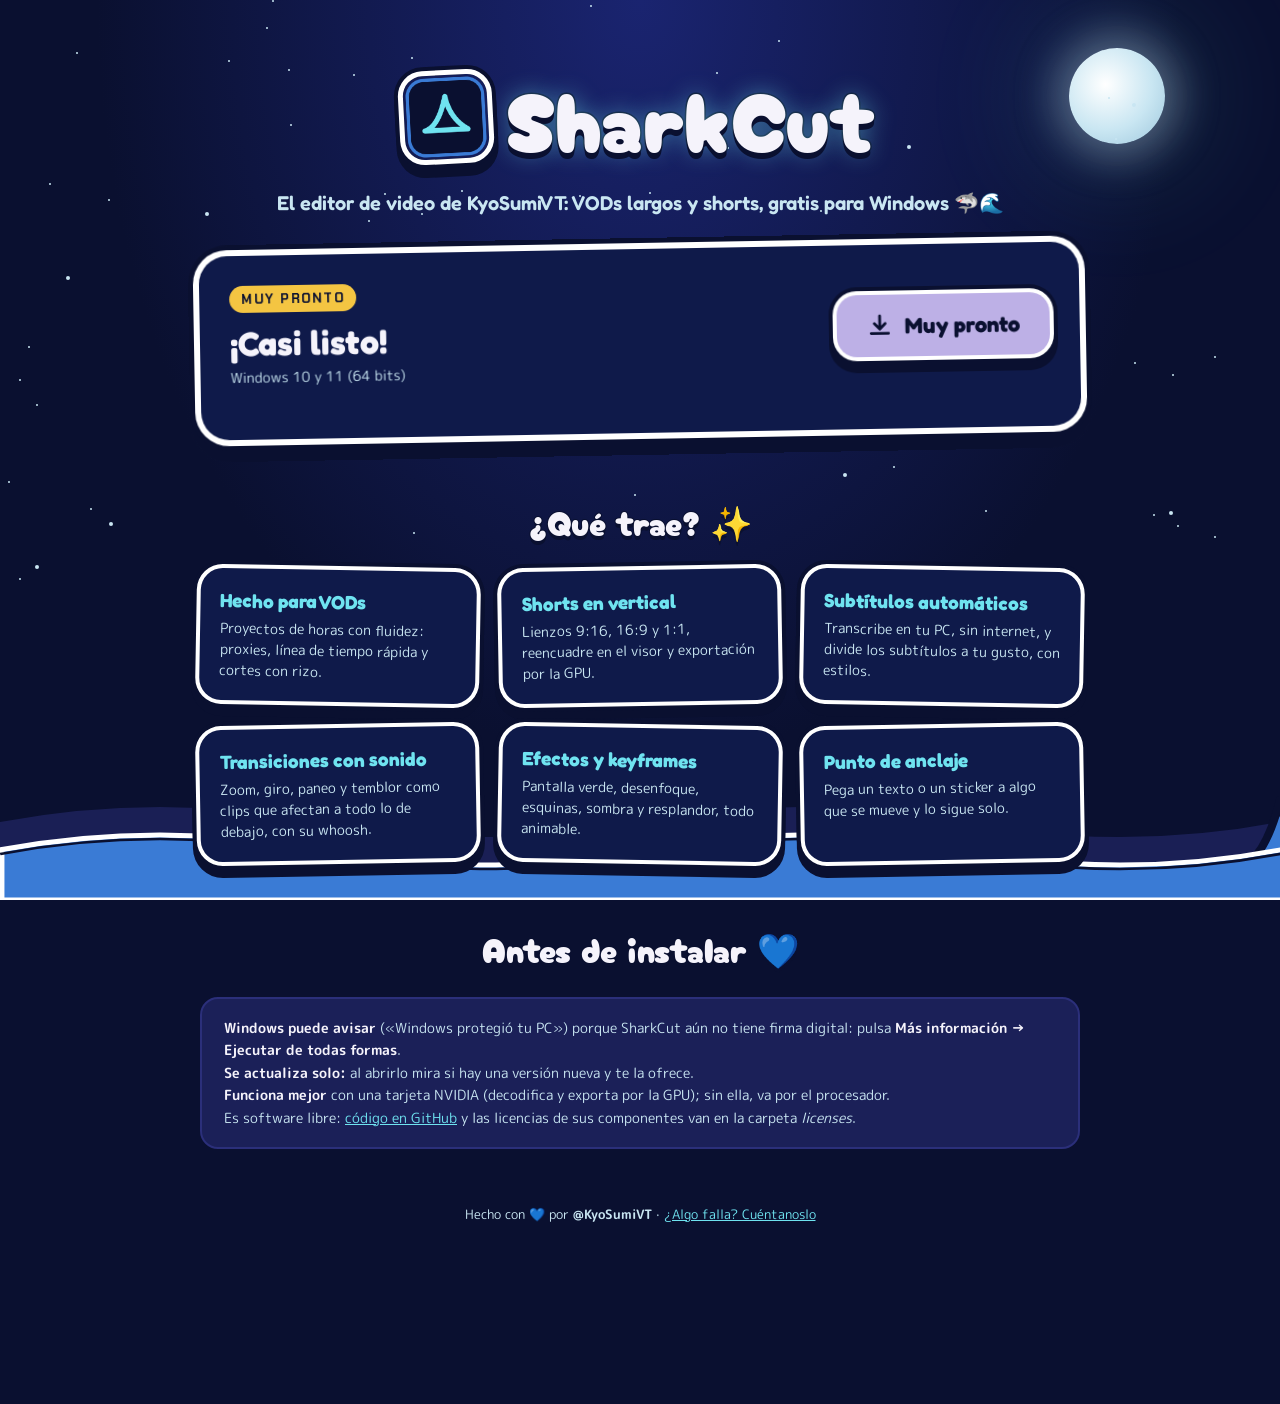
==== web/index.html @ f20495c0 "Entrega: instalador, actualizaciones automáticas, icono, licencias y página de descarga - Updater: b" ====
<!doctype html>
<html lang="es">
<head>
<meta charset="utf-8">
<meta name="viewport" content="width=device-width, initial-scale=1">
<title>SharkCut · Descargar</title>
<meta name="description" content="SharkCut: editor de video gratuito para Windows, para VODs largos y shorts. Hecho por KyoSumiVT.">
<link rel="icon" href="icono.png">
<link rel="preconnect" href="https://fonts.googleapis.com">
<link rel="preconnect" href="https://fonts.gstatic.com" crossorigin>
<link href="https://fonts.googleapis.com/css2?family=Chakra+Petch:wght@700&family=Cherry+Bomb+One&family=Fredoka:wght@500;600;700&family=M+PLUS+Rounded+1c:wght@400;700&display=swap" rel="stylesheet">
<style>
  :root {
    --abisal: #0A1030; --indigo: #2B2F7A; --aleta: #3A7BD5; --bioluz: #6FE3F0;
    --espuma: #C9E6F2; --lavanda: #BDB0E6; --perla: #F5F3FB; --oro: #F4C542;
    --pegatina: #0f1a4a;
  }
  * { box-sizing: border-box; }
  html, body { margin: 0; }
  body {
    min-height: 100vh;
    background: radial-gradient(ellipse at 50% 0%, #1a2470 0%, var(--abisal) 60%) fixed, var(--abisal);
    color: var(--perla);
    font-family: "M PLUS Rounded 1c", system-ui, sans-serif;
    overflow-x: hidden;
  }
  /* Cielo: estrellas que titilan y la luna con su halo */
  .cielo { position: fixed; inset: 0; pointer-events: none; z-index: 0; }
  .estrella { position: absolute; width: 3px; height: 3px; border-radius: 50%;
    background: var(--espuma); animation: titilar 3s ease-in-out infinite; }
  @keyframes titilar { 0%, 100% { opacity: .25; } 50% { opacity: 1; } }
  .luna { position: absolute; top: 48px; right: 9vw; width: 96px; height: 96px; border-radius: 50%;
    background: radial-gradient(circle at 38% 38%, #fff 0%, var(--espuma) 55%, #9cc6dc 100%);
    box-shadow: 0 0 40px 14px rgba(201, 230, 242, .35), 0 0 120px 40px rgba(111, 227, 240, .12); }
  /* Mar: olas con borde pegatina y una aleta que nada */
  .mar { position: fixed; left: 0; right: 0; bottom: 0; height: 120px; z-index: 0; pointer-events: none; }
  .mar svg { position: absolute; bottom: 0; width: 200%; height: 120px; animation: oleaje 18s linear infinite; }
  .mar svg.lejos { opacity: .5; animation-duration: 28s; bottom: 18px; }
  @keyframes oleaje { from { transform: translateX(0); } to { transform: translateX(-50%); } }
  .aleta-nada { position: absolute; bottom: 70px; width: 46px; animation: nadar 22s linear infinite; }
  @keyframes nadar { from { left: -60px; } to { left: 105vw; } }

  main { position: relative; z-index: 1; max-width: 920px; margin: 0 auto; padding: 56px 20px 180px; }
  .marca { display: flex; align-items: center; gap: 18px; justify-content: center; }
  .marca img { width: 84px; height: 84px; border-radius: 20px;
    box-shadow: 0 0 0 5px #fff, 0 0 0 9px var(--abisal), 0 9px 0 9px var(--abisal); transform: rotate(-3deg); }
  h1 { font-family: "Cherry Bomb One", cursive; font-weight: 400; font-size: clamp(48px, 9vw, 84px);
    margin: 0; letter-spacing: 1px; color: var(--perla);
    -webkit-text-stroke: 3px var(--abisal); paint-order: stroke fill;
    text-shadow: 0 6px 0 var(--abisal), 0 0 24px rgba(111, 227, 240, .45); }
  .lema { text-align: center; font-family: "Fredoka", sans-serif; font-weight: 600; font-size: 20px;
    color: var(--espuma); margin: 14px 0 34px; }

  .tarjeta { background: var(--pegatina); border-radius: 28px; padding: 30px;
    box-shadow: 0 0 0 6px #fff, 0 0 0 11px var(--abisal), 0 11px 0 11px var(--abisal);
    transform: rotate(-1deg); animation: aparecer .7s cubic-bezier(.34, 1.56, .64, 1) both; }
  @keyframes aparecer { from { transform: rotate(-1deg) scale(.85); opacity: 0; } }
  .descarga { display: flex; flex-wrap: wrap; align-items: center; justify-content: space-between; gap: 20px; }
  .chip { display: inline-block; font-family: "Chakra Petch", sans-serif; font-weight: 700; font-size: 13px;
    letter-spacing: 1.5px; text-transform: uppercase; color: var(--abisal); background: var(--bioluz);
    padding: 5px 12px; border-radius: 999px; }
  .chip.oro { background: var(--oro); }
  .version { font-family: "Fredoka", sans-serif; font-weight: 700; font-size: 34px; margin: 10px 0 4px; }
  .detalle { color: var(--espuma); font-size: 14px; }
  .boton { display: inline-flex; align-items: center; gap: 12px; text-decoration: none; cursor: pointer;
    font-family: "Fredoka", sans-serif; font-weight: 700; font-size: 22px; color: var(--abisal);
    background: var(--bioluz); padding: 18px 30px; border-radius: 20px; border: none;
    box-shadow: 0 0 0 4px #fff, 0 0 0 8px var(--abisal), 0 8px 0 8px var(--abisal);
    transition: transform .2s cubic-bezier(.34, 1.56, .64, 1); }
  .boton:hover { transform: translateY(-3px) rotate(-1deg); }
  .boton[aria-disabled="true"] { background: var(--lavanda); cursor: default; }
  .boton svg { width: 26px; height: 26px; }
  .secundario { margin-top: 14px; font-size: 14px; color: var(--espuma); }
  .secundario a { color: var(--bioluz); }

  h2 { font-family: "Cherry Bomb One", cursive; font-weight: 400; font-size: 34px; text-align: center;
    margin: 64px 0 24px; -webkit-text-stroke: 2px var(--abisal); paint-order: stroke fill;
    text-shadow: 0 4px 0 var(--abisal); }
  .rejilla { display: grid; grid-template-columns: repeat(auto-fit, minmax(240px, 1fr)); gap: 26px; }
  .funcion { background: var(--pegatina); border-radius: 22px; padding: 20px;
    box-shadow: 0 0 0 4px #fff, 0 0 0 8px var(--abisal), 0 8px 0 8px var(--abisal); }
  .funcion:nth-child(odd) { transform: rotate(1deg); }
  .funcion:nth-child(even) { transform: rotate(-1deg); }
  .funcion h3 { font-family: "Fredoka", sans-serif; font-weight: 700; margin: 0 0 6px; font-size: 19px; color: var(--bioluz); }
  .funcion p { margin: 0; font-size: 14px; line-height: 1.5; color: var(--espuma); }
  .nota { background: rgba(43, 47, 122, .55); border: 2px solid var(--indigo); border-radius: 18px;
    padding: 18px 22px; font-size: 14px; line-height: 1.6; color: var(--espuma); }
  .nota b { color: var(--perla); }
  .novedades { margin-top: 22px; font-size: 14px; line-height: 1.6; color: var(--espuma); }
  .novedades h1, .novedades h2, .novedades h3 { all: unset; display: block; font-family: "Fredoka", sans-serif;
    font-weight: 700; color: var(--perla); margin: 10px 0 4px; font-size: 16px; }
  footer { text-align: center; margin-top: 56px; font-size: 13px; color: var(--espuma); }
  footer a { color: var(--bioluz); }
  @media (prefers-reduced-motion: reduce) { *, *::before, *::after { animation: none !important; } }
  @media (max-width: 600px) { .luna { top: 12px; right: 12px; width: 44px; height: 44px; } }
</style>
</head>
<body>
<div class="cielo" id="cielo"><div class="luna"></div></div>
<div class="mar">
  <svg class="lejos" viewBox="0 0 1440 120" preserveAspectRatio="none">
    <path d="M0 60 Q90 30 180 60 T360 60 T540 60 T720 60 T900 60 T1080 60 T1260 60 T1440 60 V120 H0Z" fill="#2B2F7A"/>
  </svg>
  <svg class="aleta-nada" viewBox="0 0 24 24" aria-hidden="true">
    <path d="M3 18c4-1 7-6 9-14 1 6 4 11 9 14z" fill="#3A7BD5" stroke="#0A1030" stroke-width="1.6" stroke-linejoin="round"/>
  </svg>
  <svg viewBox="0 0 1440 120" preserveAspectRatio="none">
    <path d="M0 70 Q90 40 180 70 T360 70 T540 70 T720 70 T900 70 T1080 70 T1260 70 T1440 70 V120 H0Z"
          fill="#3A7BD5" stroke="#fff" stroke-width="5"/>
    <path d="M0 70 Q90 40 180 70 T360 70 T540 70 T720 70 T900 70 T1080 70 T1260 70 T1440 70"
          fill="none" stroke="#0A1030" stroke-width="2.5" transform="translate(0 4)"/>
  </svg>
</div>

<main>
  <div class="marca">
    <img src="icono.png" alt="">
    <h1>SharkCut</h1>
  </div>
  <p class="lema">El editor de video de KyoSumiVT: VODs largos y shorts, gratis para Windows 🦈🌊</p>

  <section class="tarjeta">
    <div class="descarga">
      <div>
        <span class="chip" id="estado">EARLY ACCESS</span>
        <div class="version" id="version">Buscando la última versión…</div>
        <div class="detalle" id="detalle">Windows 10 y 11 (64 bits)</div>
      </div>
      <a class="boton" id="boton" href="https://github.com/KyoSharkCode/SharkCut/releases/latest" aria-disabled="false">
        <svg viewBox="0 0 24 24" fill="none" stroke="#0A1030" stroke-width="2.6" stroke-linecap="round" stroke-linejoin="round"><path d="M12 3v12M7 10l5 5 5-5M4 19h16"/></svg>
        <span id="textoBoton">Descargar para Windows</span>
      </a>
    </div>
    <div class="secundario" id="secundario">
      ¿Prefieres sin instalar? <a id="zip" href="https://github.com/KyoSharkCode/SharkCut/releases/latest">Versión portable (.zip)</a>
      · <a href="https://github.com/KyoSharkCode/SharkCut/releases">Todas las versiones</a>
    </div>
    <div class="novedades" id="novedades"></div>
  </section>

  <h2>¿Qué trae? ✨</h2>
  <div class="rejilla">
    <div class="funcion"><h3>Hecho para VODs</h3><p>Proyectos de horas con fluidez: proxies, línea de tiempo rápida y cortes con rizo.</p></div>
    <div class="funcion"><h3>Shorts en vertical</h3><p>Lienzos 9:16, 16:9 y 1:1, reencuadre en el visor y exportación por la GPU.</p></div>
    <div class="funcion"><h3>Subtítulos automáticos</h3><p>Transcribe en tu PC, sin internet, y divide los subtítulos a tu gusto, con estilos.</p></div>
    <div class="funcion"><h3>Transiciones con sonido</h3><p>Zoom, giro, paneo y temblor como clips que afectan a todo lo de debajo, con su whoosh.</p></div>
    <div class="funcion"><h3>Efectos y keyframes</h3><p>Pantalla verde, desenfoque, esquinas, sombra y resplandor, todo animable.</p></div>
    <div class="funcion"><h3>Punto de anclaje</h3><p>Pega un texto o un sticker a algo que se mueve y lo sigue solo.</p></div>
  </div>

  <h2>Antes de instalar 💙</h2>
  <div class="nota">
    <b>Windows puede avisar</b> («Windows protegió tu PC») porque SharkCut aún no tiene firma digital:
    pulsa <b>Más información → Ejecutar de todas formas</b>.<br>
    <b>Se actualiza solo:</b> al abrirlo mira si hay una versión nueva y te la ofrece.<br>
    <b>Funciona mejor</b> con una tarjeta NVIDIA (decodifica y exporta por la GPU); sin ella, va por el procesador.<br>
    Es software libre: <a style="color:var(--bioluz)" href="https://github.com/KyoSharkCode/SharkCut">código en GitHub</a>
    y las licencias de sus componentes van en la carpeta <i>licenses</i>.
  </div>

  <footer>Hecho con 💙 por <b>@KyoSumiVT</b> · <a href="https://github.com/KyoSharkCode/SharkCut/issues">¿Algo falla? Cuéntanoslo</a></footer>
</main>

<script>
  // Estrellas del cielo (posición y ritmo al azar).
  const cielo = document.getElementById("cielo");
  for (let i = 0; i < 70; i++) {
    const e = document.createElement("div");
    e.className = "estrella";
    e.style.left = Math.random() * 100 + "%";
    e.style.top = Math.random() * 65 + "%";
    e.style.animationDelay = (Math.random() * 3).toFixed(2) + "s";
    const lado = Math.random() < .2 ? 4 : 2;
    e.style.width = e.style.height = lado + "px";
    cielo.appendChild(e);
  }

  // La última versión publicada (GitHub Releases): su instalador, su .zip y sus novedades.
  const $ = (id) => document.getElementById(id);
  const megas = (bytes) => (bytes / 1048576).toFixed(0) + " MB";
  const textoSeguro = (texto) => texto.replace(/[&<>]/g, (c) => ({ "&": "&amp;", "<": "&lt;", ">": "&gt;" })[c]);
  // Markdown sencillo de las novedades (títulos, listas, negritas).
  function markdown(md) {
    return md.split(/\r?\n/).map((linea) => {
      let l = textoSeguro(linea).replace(/\*\*(.+?)\*\*/g, "<b>$1</b>");
      if (/^#+\s/.test(l)) return "<h3>" + l.replace(/^#+\s/, "") + "</h3>";
      if (/^[-*]\s/.test(l)) return "• " + l.replace(/^[-*]\s/, "") + "<br>";
      return l ? l + "<br>" : "";
    }).join("");
  }
  fetch("https://api.github.com/repos/KyoSharkCode/SharkCut/releases/latest")
    .then((r) => r.ok ? r.json() : Promise.reject(r.status))
    .then((release) => {
      const version = release.tag_name.replace(/^v/, "");
      $("version").textContent = "SharkCut " + version;
      const instalador = release.assets.find((a) => /-Setup\.exe$/i.test(a.name));
      const zip = release.assets.find((a) => /\.zip$/i.test(a.name));
      if (instalador) {
        $("boton").href = instalador.browser_download_url;
        $("detalle").textContent = "Windows 10 y 11 (64 bits) · " + megas(instalador.size) + " · " +
          new Date(release.published_at).toLocaleDateString("es", { day: "numeric", month: "long", year: "numeric" });
      }
      if (zip) $("zip").href = zip.browser_download_url;
      if (release.body) $("novedades").innerHTML = "<h3>Novedades</h3>" + markdown(release.body);
    })
    .catch(() => {
      // Aún no hay ninguna versión publicada.
      $("estado").textContent = "MUY PRONTO";
      $("estado").classList.add("oro");
      $("version").textContent = "¡Casi listo!";
      $("textoBoton").textContent = "Muy pronto";
      $("boton").setAttribute("aria-disabled", "true");
      $("boton").removeAttribute("href");
      $("secundario").style.display = "none";
    });
</script>
</body>
</html>
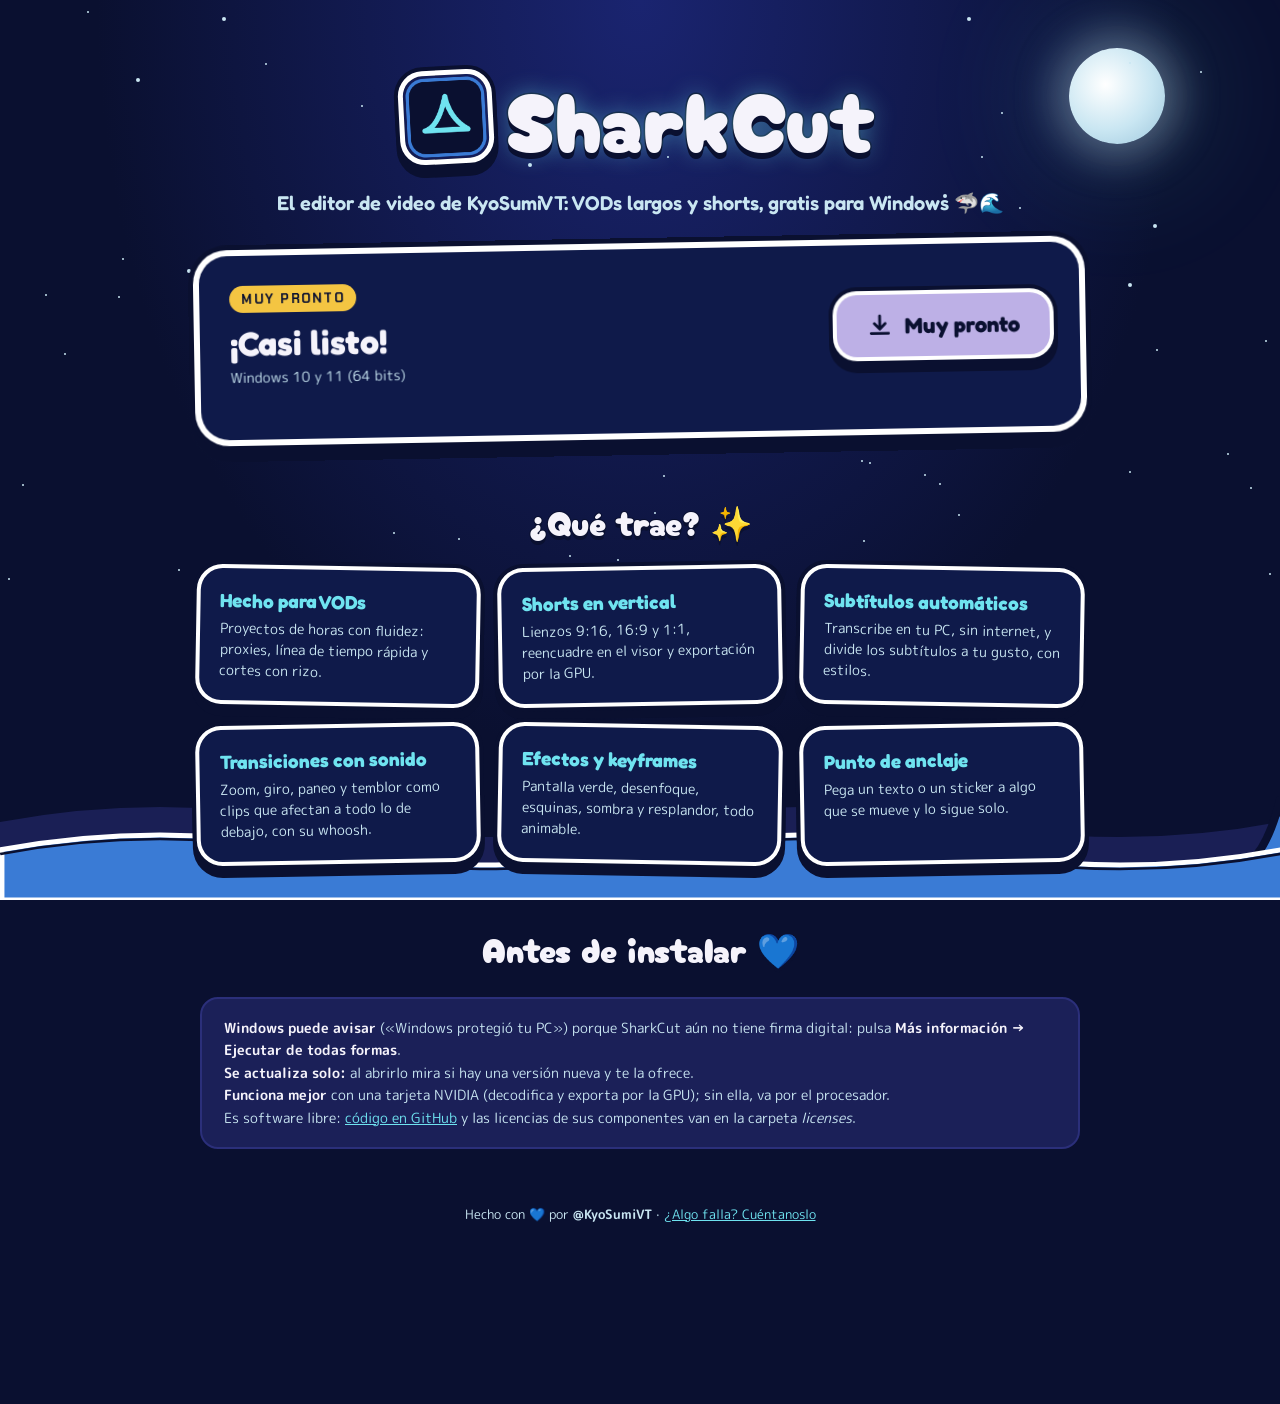
==== commit 5630a3c2: "Página de descarga: «Preparando…» mientras la versión aún no tiene el instalador Recién publicada un" ====
--- a/web/index.html
+++ b/web/index.html
@@ -200,7 +200,15 @@
         $("detalle").textContent = "Windows 10 y 11 (64 bits) · " + megas(instalador.size) + " · " +
           new Date(release.published_at).toLocaleDateString("es", { day: "numeric", month: "long", year: "numeric" });
       }
+      if (!instalador) {
+        // La versión acaba de salir y GitHub aún está preparando el instalador (unos minutos).
+        $("textoBoton").textContent = "Preparando…";
+        $("boton").setAttribute("aria-disabled", "true");
+        $("boton").removeAttribute("href");
+        $("detalle").textContent = "El instalador estará listo en unos minutos: vuelve a cargar la página.";
+      }
       if (zip) $("zip").href = zip.browser_download_url;
+      else $("secundario").style.display = "none";
       if (release.body) $("novedades").innerHTML = "<h3>Novedades</h3>" + markdown(release.body);
     })
     .catch(() => {
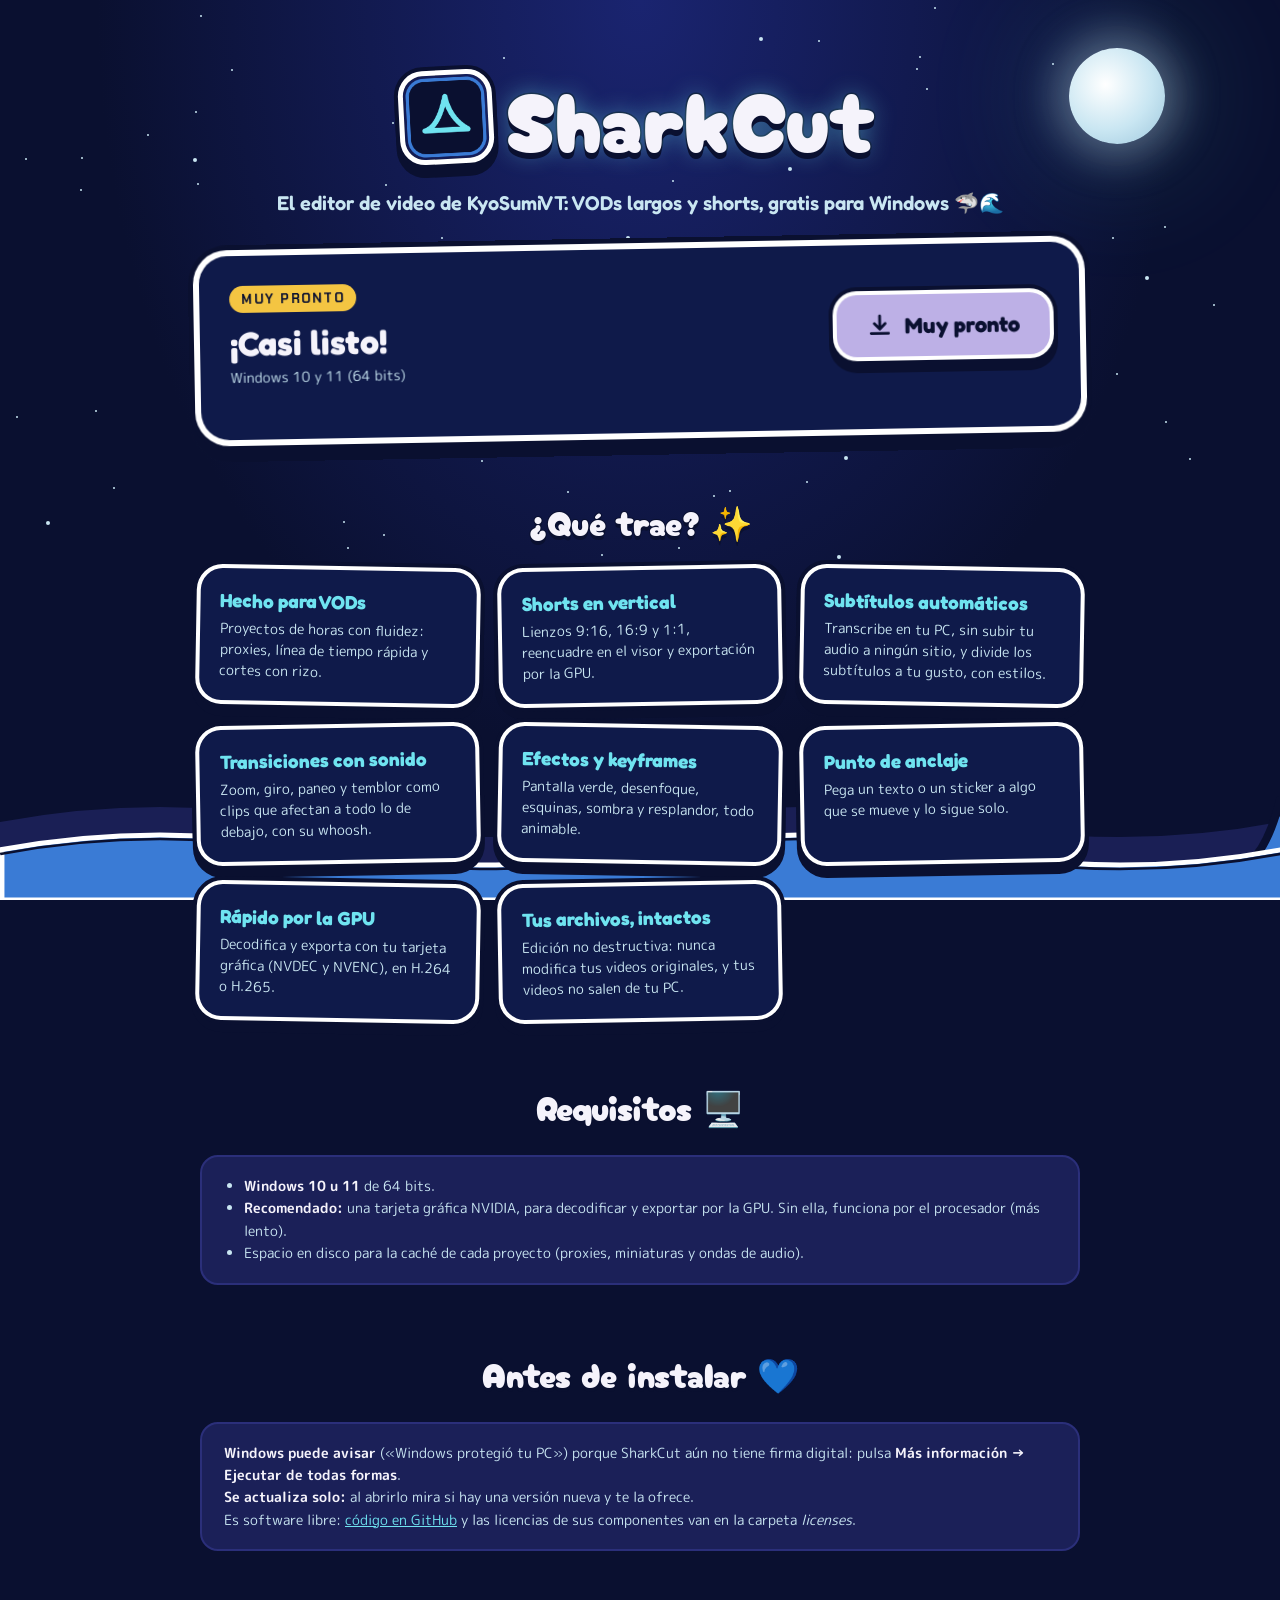
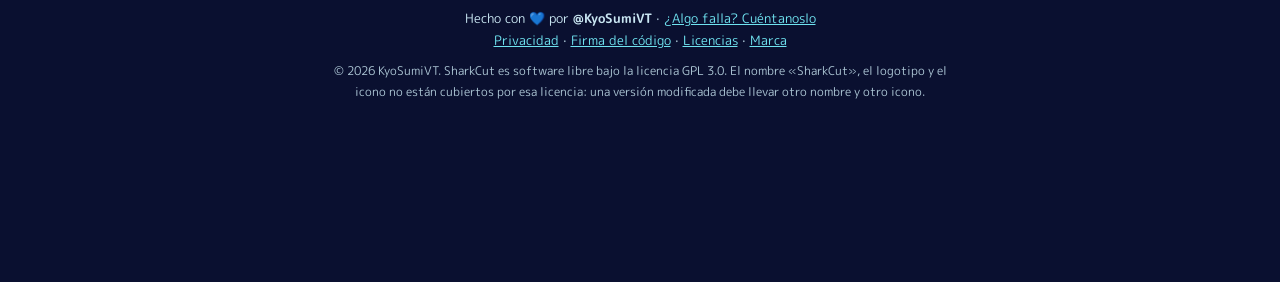
==== commit 36d8206d: "Página de descarga: requisitos, privacidad y firma Funciones, requisitos del sistema, hueco para cap" ====
--- a/web/index.html
+++ b/web/index.html
@@ -89,8 +89,16 @@
   .novedades { margin-top: 22px; font-size: 14px; line-height: 1.6; color: var(--espuma); }
   .novedades h1, .novedades h2, .novedades h3 { all: unset; display: block; font-family: "Fredoka", sans-serif;
     font-weight: 700; color: var(--perla); margin: 10px 0 4px; font-size: 16px; }
-  footer { text-align: center; margin-top: 56px; font-size: 13px; color: var(--espuma); }
+  .capturas { display: grid; gap: 26px; }
+  .capturas img { width: 100%; border-radius: 18px;
+    box-shadow: 0 0 0 4px #fff, 0 0 0 8px var(--abisal), 0 8px 0 8px var(--abisal); }
+  .requisitos { margin: 0; padding-left: 20px; }
+  .apoyo { text-align: center; }
+  .apoyo p { color: var(--espuma); font-size: 15px; margin: 0 0 22px; }
+  .boton.oro { background: var(--oro); }
+  footer { text-align: center; margin-top: 56px; font-size: 13px; line-height: 1.7; color: var(--espuma); }
   footer a { color: var(--bioluz); }
+  .legal { max-width: 640px; margin: 10px auto 0; font-size: 12px; opacity: .85; }
   @media (prefers-reduced-motion: reduce) { *, *::before, *::after { animation: none !important; } }
   @media (max-width: 600px) { .luna { top: 12px; right: 12px; width: 44px; height: 44px; } }
 </style>
@@ -142,10 +150,29 @@
   <div class="rejilla">
     <div class="funcion"><h3>Hecho para VODs</h3><p>Proyectos de horas con fluidez: proxies, línea de tiempo rápida y cortes con rizo.</p></div>
     <div class="funcion"><h3>Shorts en vertical</h3><p>Lienzos 9:16, 16:9 y 1:1, reencuadre en el visor y exportación por la GPU.</p></div>
-    <div class="funcion"><h3>Subtítulos automáticos</h3><p>Transcribe en tu PC, sin internet, y divide los subtítulos a tu gusto, con estilos.</p></div>
+    <div class="funcion"><h3>Subtítulos automáticos</h3><p>Transcribe en tu PC, sin subir tu audio a ningún sitio, y divide los subtítulos a tu gusto, con estilos.</p></div>
     <div class="funcion"><h3>Transiciones con sonido</h3><p>Zoom, giro, paneo y temblor como clips que afectan a todo lo de debajo, con su whoosh.</p></div>
     <div class="funcion"><h3>Efectos y keyframes</h3><p>Pantalla verde, desenfoque, esquinas, sombra y resplandor, todo animable.</p></div>
     <div class="funcion"><h3>Punto de anclaje</h3><p>Pega un texto o un sticker a algo que se mueve y lo sigue solo.</p></div>
+    <div class="funcion"><h3>Rápido por la GPU</h3><p>Decodifica y exporta con tu tarjeta gráfica (NVDEC y NVENC), en H.264 o H.265.</p></div>
+    <div class="funcion"><h3>Tus archivos, intactos</h3><p>Edición no destructiva: nunca modifica tus videos originales, y tus videos no salen de tu PC.</p></div>
+  </div>
+
+  <!-- Capturas: añadir las imágenes en web/capturas/ y quitar «hidden». -->
+  <section id="capturas" hidden>
+    <h2>Así se ve 📸</h2>
+    <div class="capturas">
+      <!-- <img src="capturas/linea-de-tiempo.png" alt="La línea de tiempo de SharkCut con un VOD"> -->
+    </div>
+  </section>
+
+  <h2>Requisitos 🖥️</h2>
+  <div class="nota">
+    <ul class="requisitos">
+      <li><b>Windows 10 u 11</b> de 64 bits.</li>
+      <li><b>Recomendado:</b> una tarjeta gráfica NVIDIA, para decodificar y exportar por la GPU. Sin ella, funciona por el procesador (más lento).</li>
+      <li>Espacio en disco para la caché de cada proyecto (proxies, miniaturas y ondas de audio).</li>
+    </ul>
   </div>
 
   <h2>Antes de instalar 💙</h2>
@@ -153,12 +180,30 @@
     <b>Windows puede avisar</b> («Windows protegió tu PC») porque SharkCut aún no tiene firma digital:
     pulsa <b>Más información → Ejecutar de todas formas</b>.<br>
     <b>Se actualiza solo:</b> al abrirlo mira si hay una versión nueva y te la ofrece.<br>
-    <b>Funciona mejor</b> con una tarjeta NVIDIA (decodifica y exporta por la GPU); sin ella, va por el procesador.<br>
     Es software libre: <a style="color:var(--bioluz)" href="https://github.com/KyoSharkCode/SharkCut">código en GitHub</a>
     y las licencias de sus componentes van en la carpeta <i>licenses</i>.
   </div>
 
-  <footer>Hecho con 💙 por <b>@KyoSumiVT</b> · <a href="https://github.com/KyoSharkCode/SharkCut/issues">¿Algo falla? Cuéntanoslo</a></footer>
+  <!-- Se muestra solo si ENLACE_KOFI (en el script de abajo) tiene una dirección. -->
+  <section class="apoyo" id="apoyo" hidden>
+    <h2>Apoya SharkCut 💛</h2>
+    <p>SharkCut es gratis y siempre lo será. Si te ayuda, puedes invitarme a un café.</p>
+    <a class="boton oro" id="botonKofi" href="#" target="_blank" rel="noopener">
+      <svg viewBox="0 0 24 24" fill="none" stroke="#0A1030" stroke-width="2.6" stroke-linecap="round" stroke-linejoin="round"><path d="M12 20s-7-4.5-7-10a4 4 0 0 1 7-2.6A4 4 0 0 1 19 10c0 5.5-7 10-7 10z"/></svg>
+      <span>Apoya SharkCut</span>
+    </a>
+  </section>
+
+  <footer>
+    Hecho con 💙 por <b>@KyoSumiVT</b> · <a href="https://github.com/KyoSharkCode/SharkCut/issues">¿Algo falla? Cuéntanoslo</a><br>
+    <a href="privacidad.html">Privacidad</a> ·
+    <a href="firma.html">Firma del código</a> ·
+    <a href="https://github.com/KyoSharkCode/SharkCut/blob/main/licenses/LEEME.md">Licencias</a> ·
+    <a href="https://github.com/KyoSharkCode/SharkCut/blob/main/MARCA.md">Marca</a>
+    <p class="legal">© 2026 KyoSumiVT. SharkCut es software libre bajo la licencia GPL 3.0.
+      El nombre «SharkCut», el logotipo y el icono no están cubiertos por esa licencia:
+      una versión modificada debe llevar otro nombre y otro icono.</p>
+  </footer>
 </main>
 
 <script>
@@ -175,8 +220,16 @@
     cielo.appendChild(e);
   }
 
+  const $ = (id) => document.getElementById(id);
+
+  // Página de Ko-fi. Mientras esté vacía, la sección «Apoya SharkCut» no se muestra.
+  const ENLACE_KOFI = "";
+  if (ENLACE_KOFI) {
+    $("botonKofi").href = ENLACE_KOFI;
+    $("apoyo").hidden = false;
+  }
+
   // La última versión publicada (GitHub Releases): su instalador, su .zip y sus novedades.
-  const $ = (id) => document.getElementById(id);
   const megas = (bytes) => (bytes / 1048576).toFixed(0) + " MB";
   const textoSeguro = (texto) => texto.replace(/[&<>]/g, (c) => ({ "&": "&amp;", "<": "&lt;", ">": "&gt;" })[c]);
   // Markdown sencillo de las novedades (títulos, listas, negritas).
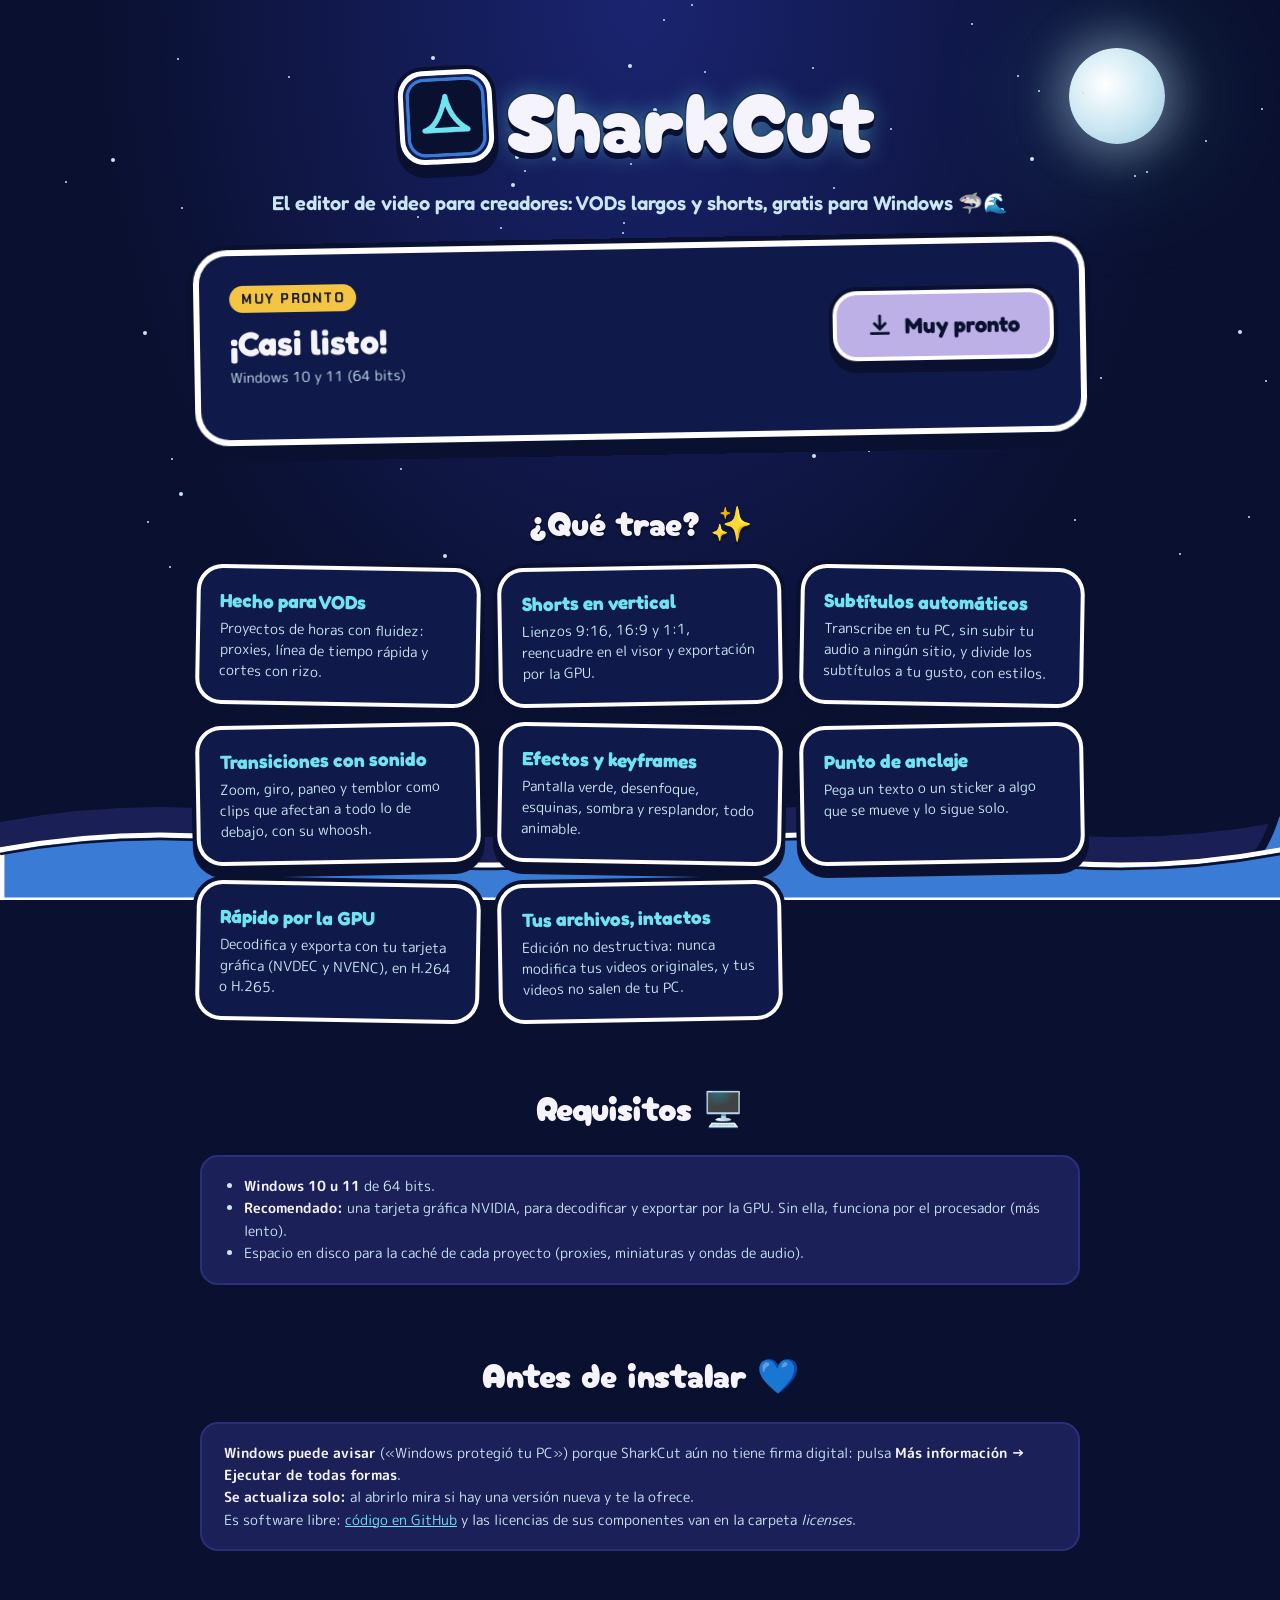
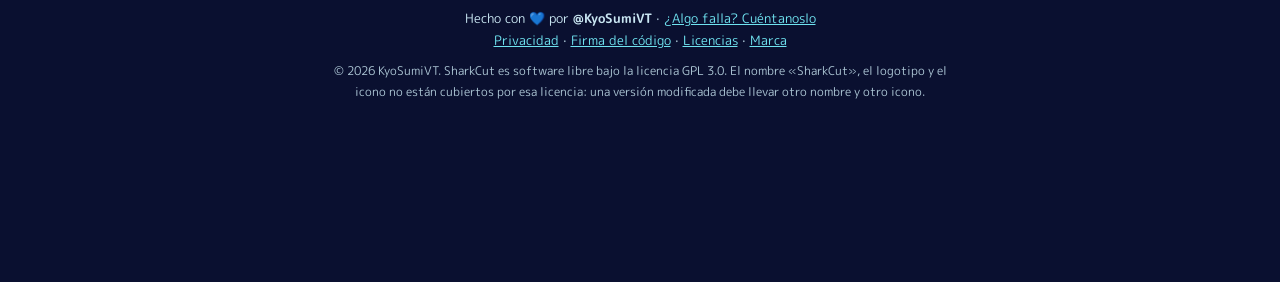
==== commit 7af01a49: "Textos públicos: SharkCut como editor para creadores, no de una sola persona Co-Authored-By: Claude " ====
--- a/web/index.html
+++ b/web/index.html
@@ -4,7 +4,7 @@
 <meta charset="utf-8">
 <meta name="viewport" content="width=device-width, initial-scale=1">
 <title>SharkCut · Descargar</title>
-<meta name="description" content="SharkCut: editor de video gratuito para Windows, para VODs largos y shorts. Hecho por KyoSumiVT.">
+<meta name="description" content="SharkCut: editor de video gratuito para Windows, para creadores de contenido: VODs largos y shorts.">
 <link rel="icon" href="icono.png">
 <link rel="preconnect" href="https://fonts.googleapis.com">
 <link rel="preconnect" href="https://fonts.gstatic.com" crossorigin>
@@ -125,7 +125,7 @@
     <img src="icono.png" alt="">
     <h1>SharkCut</h1>
   </div>
-  <p class="lema">El editor de video de KyoSumiVT: VODs largos y shorts, gratis para Windows 🦈🌊</p>
+  <p class="lema">El editor de video para creadores: VODs largos y shorts, gratis para Windows 🦈🌊</p>
 
   <section class="tarjeta">
     <div class="descarga">
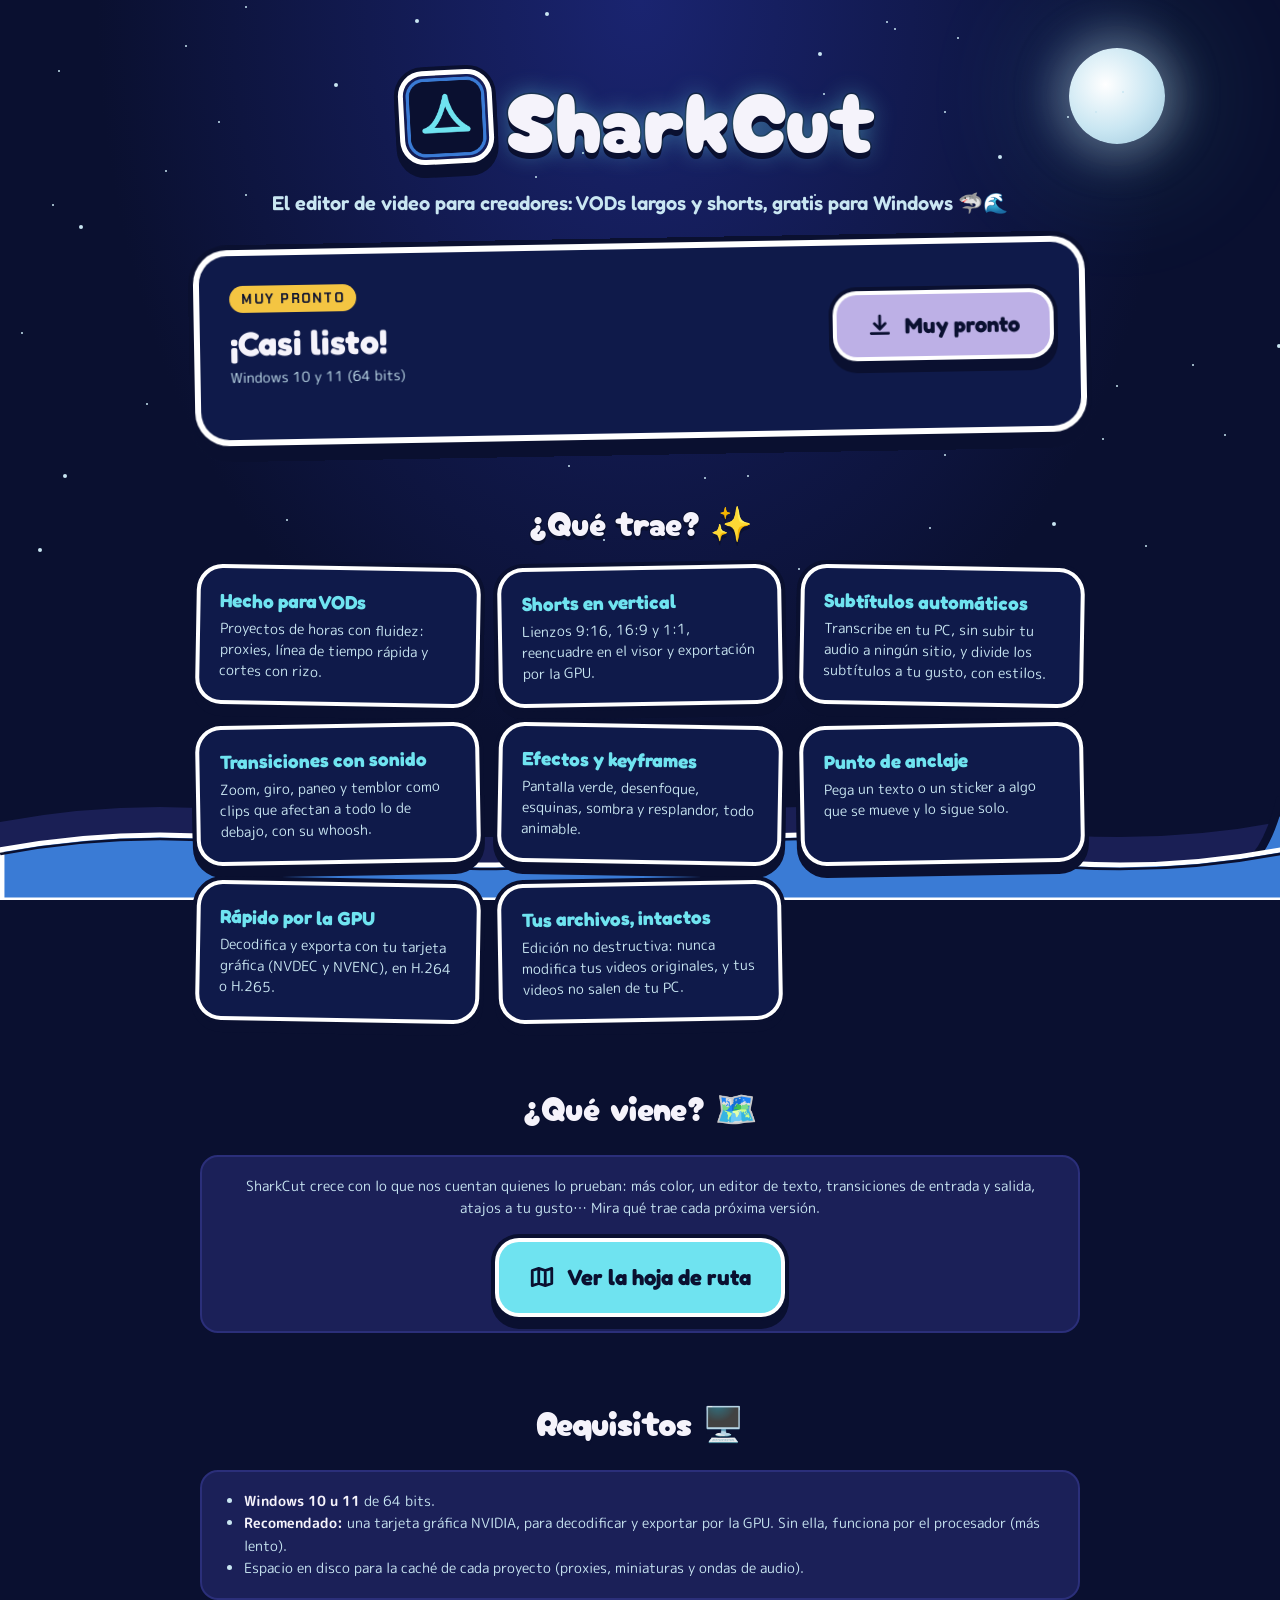
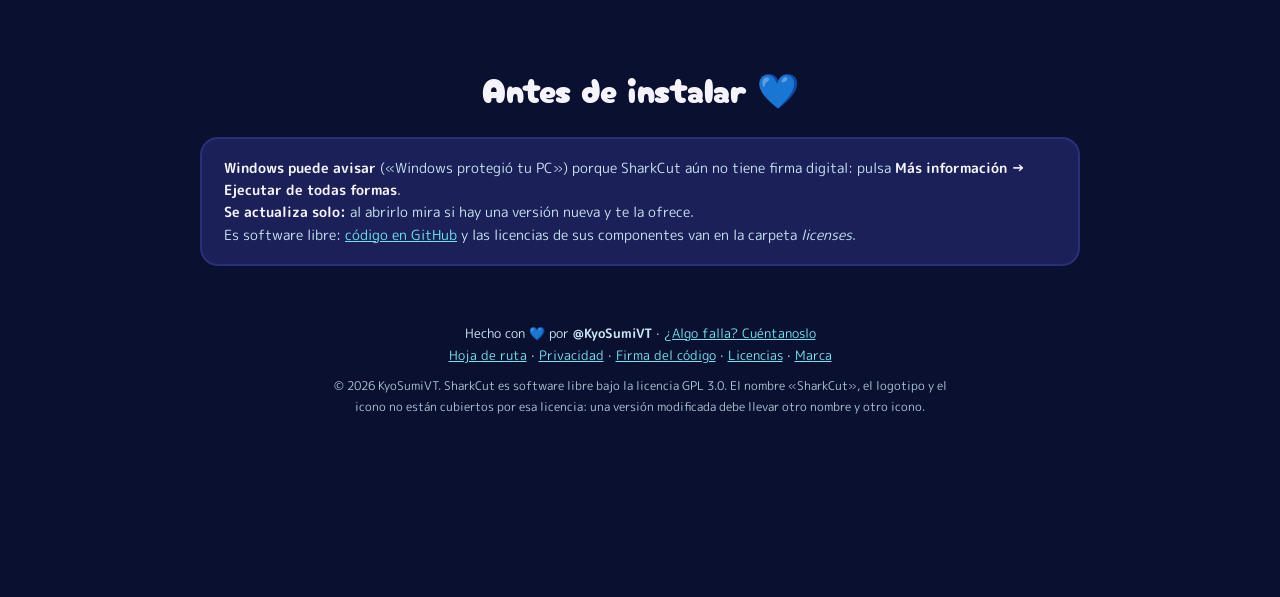
==== commit f69a233a: "Hoja de ruta: versiones 0.1.8 a 0.2.1 y página web/roadmap.html enlazada desde la descarga Co-Author" ====
--- a/web/index.html
+++ b/web/index.html
@@ -93,6 +93,8 @@
   .capturas img { width: 100%; border-radius: 18px;
     box-shadow: 0 0 0 4px #fff, 0 0 0 8px var(--abisal), 0 8px 0 8px var(--abisal); }
   .requisitos { margin: 0; padding-left: 20px; }
+  .ruta-aviso { text-align: center; }
+  .ruta-aviso p { margin: 0 0 22px; }
   .apoyo { text-align: center; }
   .apoyo p { color: var(--espuma); font-size: 15px; margin: 0 0 22px; }
   .boton.oro { background: var(--oro); }
@@ -158,6 +160,16 @@
     <div class="funcion"><h3>Tus archivos, intactos</h3><p>Edición no destructiva: nunca modifica tus videos originales, y tus videos no salen de tu PC.</p></div>
   </div>
 
+  <h2>¿Qué viene? 🗺️</h2>
+  <div class="nota ruta-aviso">
+    <p>SharkCut crece con lo que nos cuentan quienes lo prueban: más color, un editor de texto,
+      transiciones de entrada y salida, atajos a tu gusto… Mira qué trae cada próxima versión.</p>
+    <a class="boton" href="roadmap.html">
+      <svg viewBox="0 0 24 24" fill="none" stroke="#0A1030" stroke-width="2.6" stroke-linecap="round" stroke-linejoin="round"><path d="M9 4L3 6v14l6-2 6 2 6-2V4l-6 2-6-2zM9 4v14M15 6v14"/></svg>
+      <span>Ver la hoja de ruta</span>
+    </a>
+  </div>
+
   <!-- Capturas: añadir las imágenes en web/capturas/ y quitar «hidden». -->
   <section id="capturas" hidden>
     <h2>Así se ve 📸</h2>
@@ -196,6 +208,7 @@
 
   <footer>
     Hecho con 💙 por <b>@KyoSumiVT</b> · <a href="https://github.com/KyoSharkCode/SharkCut/issues">¿Algo falla? Cuéntanoslo</a><br>
+    <a href="roadmap.html">Hoja de ruta</a> ·
     <a href="privacidad.html">Privacidad</a> ·
     <a href="firma.html">Firma del código</a> ·
     <a href="https://github.com/KyoSharkCode/SharkCut/blob/main/licenses/LEEME.md">Licencias</a> ·
